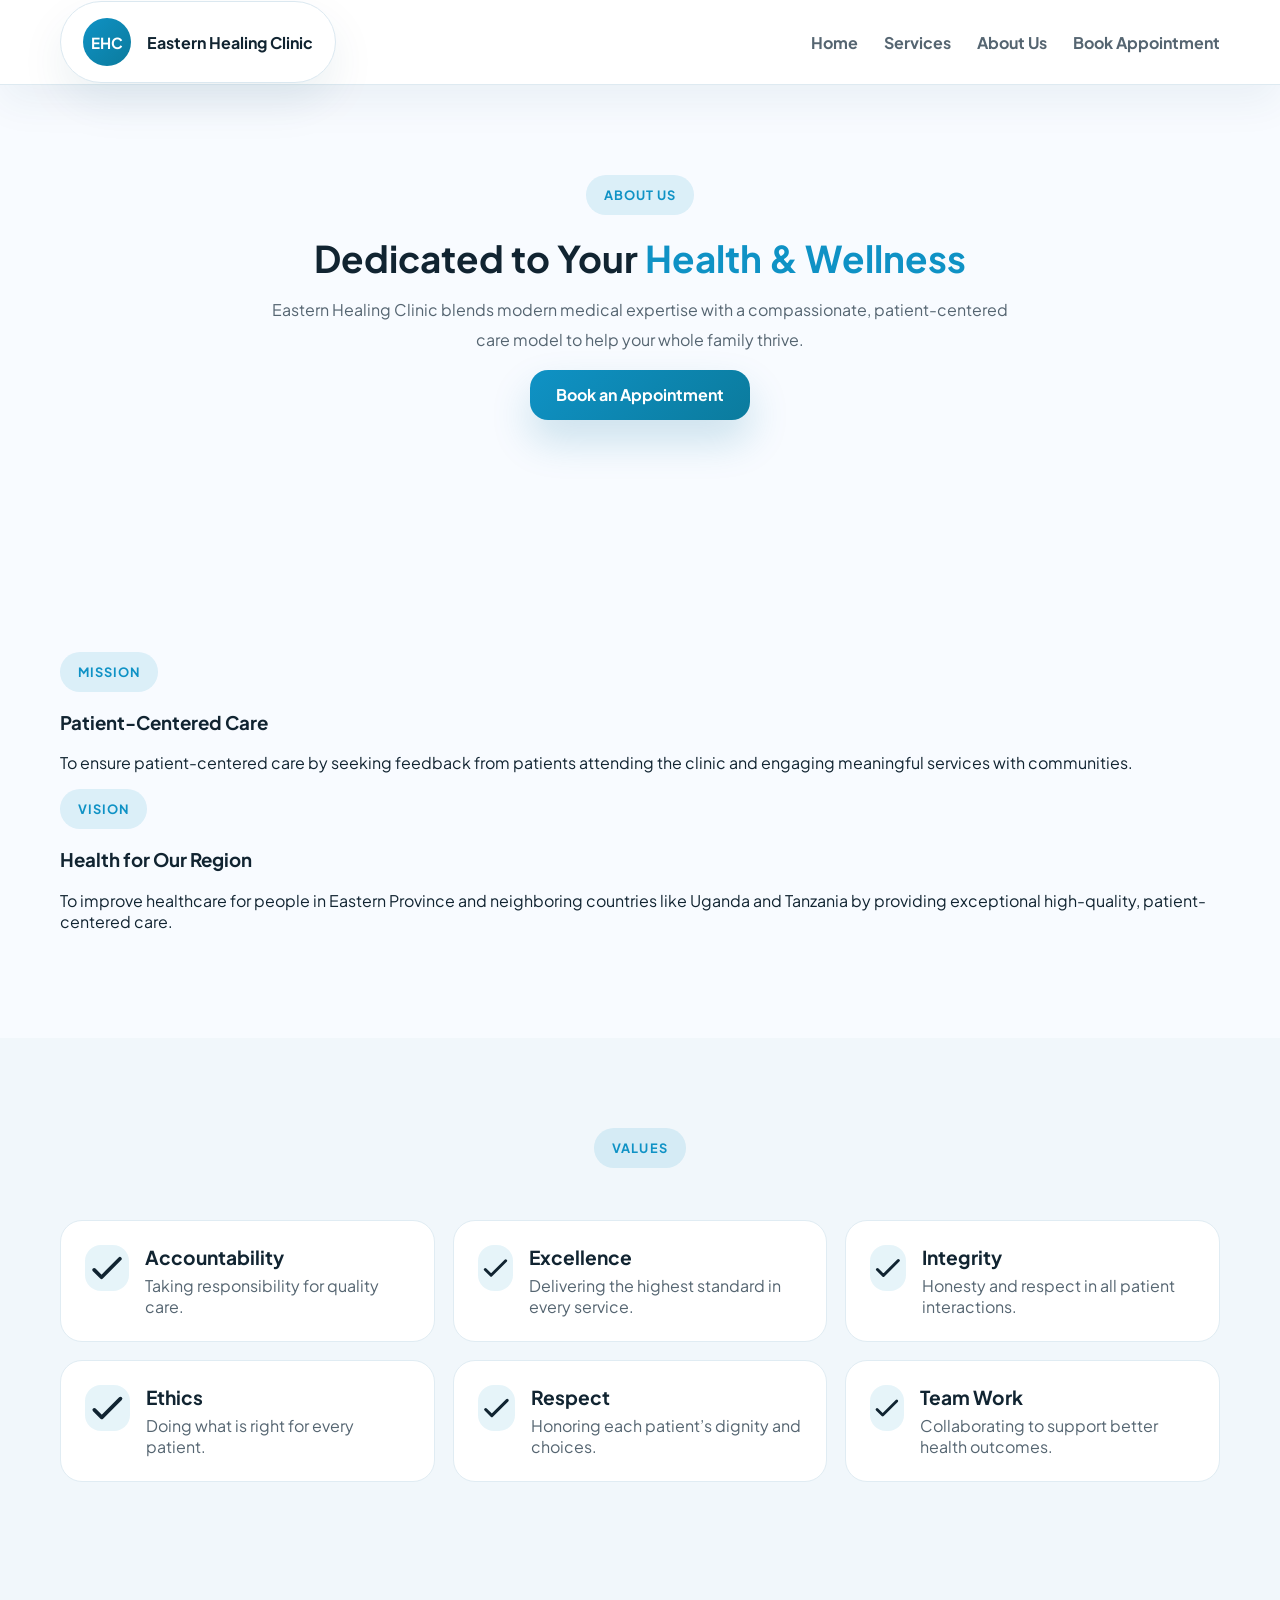
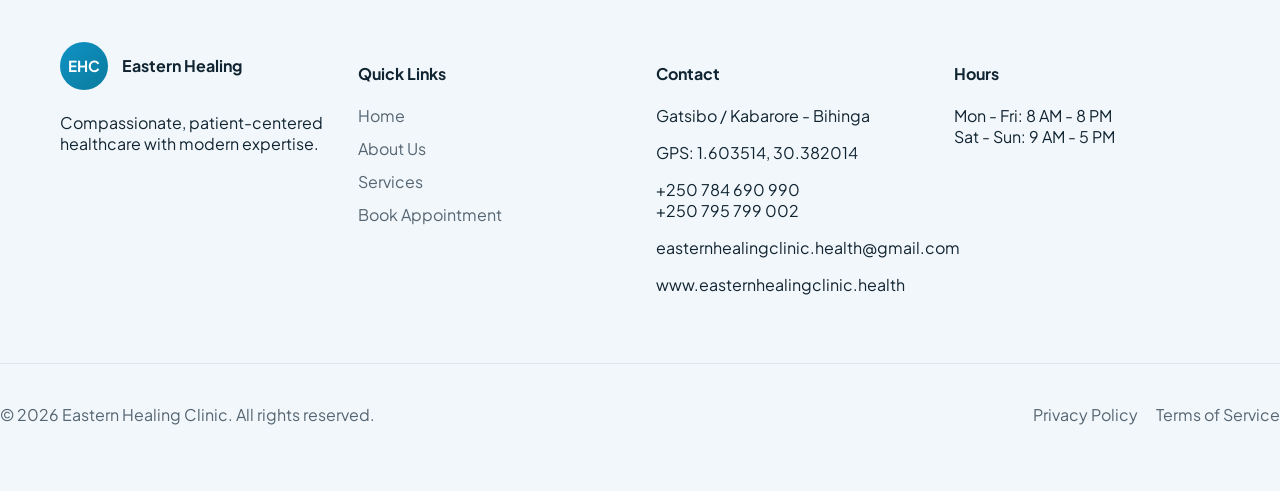
==== about.html @ 2f0c2afe "new" ====
<!DOCTYPE html>
<html lang="en">
  <head>
    <meta charset="UTF-8" />
    <meta name="viewport" content="width=device-width, initial-scale=1.0" />
    <title>About Us - Eastern Healing Clinic</title>
    <link rel="preconnect" href="https://fonts.googleapis.com" />
    <link rel="preconnect" href="https://fonts.gstatic.com" crossorigin />
    <link
      href="https://fonts.googleapis.com/css2?family=Plus+Jakarta+Sans:wght@400;500;600;700;800&display=swap"
      rel="stylesheet"
    />
    <link rel="stylesheet" href="styles.css" />
  </head>
  <body>
    <nav class="navbar">
      <div class="container nav-container">
        <a class="brand-pill" href="index.html">
          <span class="brand-circle">EHC</span>
          Eastern Healing Clinic
        </a>
        <button class="nav-toggle" aria-label="Toggle navigation" type="button">
          <span class="bar"></span>
        </button>
        <div class="nav-links">
          <a href="index.html" class="nav-link">Home</a>
          <a href="services.html" class="nav-link">Services</a>
          <a href="about.html" class="nav-link">About Us</a>
          <a href="appointment.html" class="nav-link">Book Appointment</a>
        </div>
      </div>
    </nav>

    <main>
      <section class="section">
        <div class="container">
          <div class="section-header text-center">
            <span class="section-pill">About Us</span>
            <h2>Dedicated to Your <span class="accent-text">Health & Wellness</span></h2>
            <p>Eastern Healing Clinic blends modern medical expertise with a compassionate, patient-centered care model to help your whole family thrive.</p>
             <a href="appointment.html" class="btn btn-primary">Book an Appointment</a>
          </div>
        </div>
      </section>

      <section class="section">
        <div class="container split-grid">
          <div class="text-block">
            <span class="section-pill">Mission</span>
            <h3>Patient-Centered Care</h3>
            <p>To ensure patient-centered care by seeking feedback from patients attending the clinic and engaging meaningful services with communities.</p>
          </div>
          <div class="text-block">
            <span class="section-pill">Vision</span>
            <h3>Health for Our Region</h3>
            <p>To improve healthcare for people in Eastern Province and neighboring countries like Uganda and Tanzania by providing exceptional high-quality, patient-centered care.</p>
          </div>
        </div>
      </section>


      <section class="section section-alt">
        <div class="container">
          <div class="section-header text-center">
            <span class="section-pill">Values</span>
          </div>
          <div class="values-grid">
            <article class="stat-card"><span class="icon stat-icon"><svg viewBox="0 0 24 24"><path d="M5 13l4 4L19 7" fill="none" stroke="currentColor" stroke-width="2" stroke-linecap="round" stroke-linejoin="round"/></svg></span><div><strong>Accountability</strong><p>Taking responsibility for quality care.</p></div></article>
            <article class="stat-card"><span class="icon stat-icon"><svg viewBox="0 0 24 24"><path d="M5 13l4 4L19 7" fill="none" stroke="currentColor" stroke-width="2" stroke-linecap="round" stroke-linejoin="round"/></svg></span><div><strong>Excellence</strong><p>Delivering the highest standard in every service.</p></div></article>
            <article class="stat-card"><span class="icon stat-icon"><svg viewBox="0 0 24 24"><path d="M5 13l4 4L19 7" fill="none" stroke="currentColor" stroke-width="2" stroke-linecap="round" stroke-linejoin="round"/></svg></span><div><strong>Integrity</strong><p>Honesty and respect in all patient interactions.</p></div></article>
            <article class="stat-card"><span class="icon stat-icon"><svg viewBox="0 0 24 24"><path d="M5 13l4 4L19 7" fill="none" stroke="currentColor" stroke-width="2" stroke-linecap="round" stroke-linejoin="round"/></svg></span><div><strong>Ethics</strong><p>Doing what is right for every patient.</p></div></article>
            <article class="stat-card"><span class="icon stat-icon"><svg viewBox="0 0 24 24"><path d="M5 13l4 4L19 7" fill="none" stroke="currentColor" stroke-width="2" stroke-linecap="round" stroke-linejoin="round"/></svg></span><div><strong>Respect</strong><p>Honoring each patient’s dignity and choices.</p></div></article>
            <article class="stat-card"><span class="icon stat-icon"><svg viewBox="0 0 24 24"><path d="M5 13l4 4L19 7" fill="none" stroke="currentColor" stroke-width="2" stroke-linecap="round" stroke-linejoin="round"/></svg></span><div><strong>Team Work</strong><p>Collaborating to support better health outcomes.</p></div></article>
          </div>
        </div>
      </section>


      <footer class="footer section-alt">
        <div class="container footer-grid">
          <div>
            <div class="brand-footer"><span class="brand-circle">EHC</span><span>Eastern Healing</span></div>
            <p>Compassionate, patient-centered healthcare with modern expertise.</p>
          </div>
          <div>
            <h4>Quick Links</h4>
            <ul class="footer-list"><li><a href="index.html">Home</a></li><li><a href="about.html">About Us</a></li><li><a href="services.html">Services</a></li><li><a href="appointment.html">Book Appointment</a></li></ul>
          </div>
          <div>
            <h4>Contact</h4>
            <p>Gatsibo / Kabarore - Bihinga</p>
            <p>GPS: 1.603514, 30.382014</p>
            <p>+250 784 690 990<br />+250 795 799 002</p>
            <p>easternhealingclinic.health@gmail.com</p>
            <p>www.easternhealingclinic.health</p>
          </div>
          <div>
            <h4>Hours</h4>
            <p>Mon - Fri: 8 AM - 8 PM<br />Sat - Sun: 9 AM - 5 PM</p>
          </div>
        </div>
        <div class="footer-bottom"><p>© 2026 Eastern Healing Clinic. All rights reserved.</p><div class="footer-links"><a href="#">Privacy Policy</a><a href="#">Terms of Service</a></div></div>
      </footer>
    </main>
  </body>
</html>
---- styles.css ----
﻿:root {
  --bg: #f8fbff;
  --surface: #ffffff;
  --surface-soft: #f5fbff;
  --text: #112431;
  --muted: #556571;
  --border: #dbe8f0;
  --accent: #0f92c5;
  --accent-dark: #0c6f92;
  --shadow: 0 18px 50px rgba(15, 75, 102, 0.12);
  --radius: 24px;
  --radius-sm: 18px;
  --transition: 0.35s ease;
}

* {
  box-sizing: border-box;
}

html {
  scroll-behavior: smooth;
}

body {
  margin: 0;
  font-family: 'Plus Jakarta Sans', sans-serif;
  background: var(--bg);
  color: var(--text);
}

a {
  color: inherit;
  text-decoration: none;
}

button,
input,
select,
textarea {
  font: inherit;
}

main {
  width: 100%;
}

.container {
  width: min(1160px, calc(100% - 40px));
  margin: 0 auto;
}

.section {
  padding: 90px 0;
}

.section-alt {
  background: #f1f7fb;
}

.section-header {
  max-width: 760px;
  margin: 0 auto 52px;
  text-align: left;
}

.section-header.text-center {
  text-align: center;
}

.section-pill {
  display: inline-flex;
  align-items: center;
  gap: 10px;
  padding: 12px 18px;
  border-radius: 999px;
  font-size: 0.8rem;
  font-weight: 700;
  letter-spacing: 0.08em;
  text-transform: uppercase;
  background: rgba(15, 146, 197, 0.12);
  color: var(--accent);
}

.section-pill.section-pill-soft {
  background: rgba(255, 255, 255, 0.9);
}

.section-header h2 {
  font-size: clamp(2.3rem, 1.8vw, 3.6rem);
  margin: 24px 0 18px;
  line-height: 1.04;
}

.section-header p {
  font-size: 1rem;
  line-height: 1.85;
  color: var(--muted);
}

.hero {
  position: relative;
  overflow: hidden;
  padding: 100px 0 80px;
  background: linear-gradient(180deg, #e9fbff 0%, #ffffff 60%);
}

.hero-backdrop {
  position: absolute;
  inset: 0;
  background-image: radial-gradient(circle at 20% 20%, rgba(15, 146, 197, 0.12) 0%, transparent 26%), radial-gradient(circle at 80% 15%, rgba(28, 199, 217, 0.08) 0%, transparent 24%);
  pointer-events: none;
}

.hero-grid {
  position: relative;
  display: grid;
  grid-template-columns: 1.2fr 1fr;
  gap: 48px;
  align-items: center;
}

.navbar {
  position: sticky;
  top: 0;
  z-index: 30;
  background: rgba(255, 255, 255, 0.98);
  backdrop-filter: blur(18px);
  border-bottom: 1px solid rgba(219, 232, 240, 0.9);
  box-shadow: 0 18px 40px rgba(15, 75, 102, 0.06);
}

.nav-container {
  display: flex;
  align-items: center;
  justify-content: flex-start;
  gap: 24px;
  min-height: 84px;
}

.brand-pill {
  flex-shrink: 0;
}

.nav-links {
  display: flex;
  align-items: center;
  gap: 26px;
  flex-wrap: wrap;
  margin-left: auto;
}

.nav-link {
  white-space: nowrap;
}

.nav-link {
  color: var(--muted);
  font-weight: 700;
  transition: color var(--transition);
}

.nav-link:hover,
.nav-link.active {
  color: var(--accent);
}

.nav-toggle {
  display: none;
  border: none;
  background: transparent;
  cursor: pointer;
  width: 46px;
  height: 46px;
  align-items: center;
  justify-content: center;
  border-radius: 16px;
  transition: background var(--transition);
}

.nav-toggle:hover {
  background: rgba(15, 146, 197, 0.06);
}

.nav-toggle .bar {
  position: relative;
  width: 24px;
  height: 2px;
  background: var(--text);
  border-radius: 999px;
  display: inline-block;
  transition: transform var(--transition), opacity var(--transition);
}

.nav-toggle .bar::before,
.nav-toggle .bar::after {
  content: '';
  position: absolute;
  left: 0;
  width: 100%;
  height: 2px;
  background: inherit;
  border-radius: inherit;
  transition: transform var(--transition);
}

.nav-toggle .bar::before {
  top: -8px;
}

.nav-toggle .bar::after {
  top: 8px;
}

.nav-toggle.active .bar {
  opacity: 0;
}

.nav-toggle.active .bar::before {
  transform: translateY(8px) rotate(45deg);
}

.nav-toggle.active .bar::after {
  transform: translateY(-8px) rotate(-45deg);
}

.hero-copy {
  display: flex;
  flex-direction: column;
  gap: 28px;
}

.brand-pill {
  display: inline-flex;
  align-items: center;
  gap: 16px;
  padding: 16px 22px;
  border-radius: 999px;
  background: #ffffff;
  border: 1px solid #dbe8f0;
  box-shadow: 0 20px 45px rgba(15, 75, 102, 0.08);
  font-weight: 700;
}

.brand-circle {
  display: inline-flex;
  align-items: center;
  justify-content: center;
  width: 48px;
  height: 48px;
  border-radius: 50%;
  background: linear-gradient(135deg, var(--accent), #0b7b9d);
  color: #fff;
  font-size: 0.95rem;
}

.hero-content h1 {
  font-size: clamp(3rem, 4vw, 4.8rem);
  line-height: 0.98;
  margin: 0;
}

.accent-text {
  color: var(--accent);
}

.hero-subtitle {
  max-width: 660px;
  margin: 0;
  color: var(--muted);
  font-size: 1.05rem;
  line-height: 1.9;
}

.hero-cta-actions {
  display: flex;
  flex-wrap: wrap;
  gap: 18px;
}

.btn {
  display: inline-flex;
  align-items: center;
  justify-content: center;
  gap: 12px;
  border: none;
  border-radius: 18px;
  padding: 16px 26px;
  cursor: pointer;
  font-weight: 700;
  text-decoration: none;
  line-height: 1.1;
  transition: transform var(--transition), box-shadow var(--transition), background var(--transition);
}

.btn-primary {
  background: linear-gradient(135deg, var(--accent), #0b7b9d);
  color: white;
  box-shadow: 0 20px 40px rgba(15, 118, 158, 0.2);
}

.btn-primary:hover {
  transform: translateY(-2px);
}

.btn-secondary {
  background: white;
  color: var(--text);
  border: 1px solid #cfe5ef;
  box-shadow: 0 24px 45px rgba(15, 75, 102, 0.07);
}

.btn-secondary:hover {
  transform: translateY(-2px);
  background: #f4fbff;
}

.btn-full {
  width: 100%;
  justify-content: center;
}

.icon {
  display: inline-flex;
  width: 1.2em;
  height: 1.2em;
  align-items: center;
  justify-content: center;
}

.icon svg {
  width: 100%;
  height: 100%;
}

.hero-info-card {
  display: grid;
  grid-template-columns: auto 1fr;
  gap: 18px;
  align-items: flex-start;
  padding: 28px;
  border-radius: 28px;
  background: white;
  box-shadow: 0 24px 60px rgba(15, 75, 102, 0.08);
  border: 1px solid #e6f1f7;
  max-width: 620px;
}

.info-icon {
  width: 60px;
  height: 60px;
  border-radius: 20px;
  background: rgba(14, 133, 189, 0.08);
  display: grid;
  place-items: center;
}

.hero-info-card h3 {
  font-size: 1.05rem;
  margin: 0 0 8px;
}

.hero-info-card p {
  margin: 0 0 14px;
  color: var(--muted);
  line-height: 1.75;
}

.link-button {
  display: inline-flex;
  align-items: center;
  justify-content: center;
  gap: 8px;
  padding: 14px 20px;
  border-radius: 18px;
  border: 1px solid rgba(15, 146, 197, 0.18);
  color: var(--accent);
  font-weight: 700;
  background: white;
  box-shadow: 0 18px 35px rgba(15, 75, 102, 0.08);
  transition: transform var(--transition), box-shadow var(--transition), background var(--transition);
}

.link-button:hover {
  transform: translateY(-2px);
  background: #f3fbff;
}

.hero-media {
  position: relative;
}

.hero-media-card {
  position: relative;
  overflow: hidden;
  border-radius: 36px;
  min-height: 520px;
  background: white;
  box-shadow: 0 35px 90px rgba(15, 75, 102, 0.12);
  border: 1px solid #e3eff6;
}

.hero-media-card img {
  width: 100%;
  height: 100%;
  object-fit: cover;
  display: block;
}

.hero-media-caption {
  position: absolute;
  left: 0;
  right: 0;
  bottom: 0;
  padding: 22px;
  background: linear-gradient(180deg, transparent, rgba(0, 0, 0, 0.5));
  color: white;
  font-weight: 600;
}

.grid {
  display: grid;
  gap: 24px;
}

.service-grid {
  grid-template-columns: repeat(4, minmax(0, 1fr));
}

.card {
  border-radius: 28px;
  background: white;
  border: 1px solid #e3eff6;
  box-shadow: 0 20px 50px rgba(15, 75, 102, 0.08);
  padding: 30px;
  transition: transform var(--transition), border-color var(--transition), box-shadow var(--transition);
}

.card:hover {
  transform: translateY(-6px);
  border-color: rgba(15, 146, 197, 0.22);
  box-shadow: 0 28px 60px rgba(15, 75, 102, 0.14);
}

.service-card h3,
.doctor-card h3,
.feature-card h3,
.partner-card h3,
.testimonial-card h3 {
  margin: 22px 0 14px;
  font-size: 1.2rem;
}

.service-card p,
.doctor-card p,
.feature-card p,
.partner-card p,
.testimonial-card p {
  color: var(--muted);
  line-height: 1.75;
}

.icon-circle {
  width: 62px;
  height: 62px;
  border-radius: 22px;
  display: grid;
  place-items: center;
  color: white;
}

.partner-mark {
  width: 110px;      /* was 72px */
  height: 110px;     /* was 72px */
  border-radius: 50%;
  border: 0.5px solid #e0e0e0;
  background: #fff;
  overflow: hidden;
  display: flex;
  align-items: center;
  justify-content: center;
  flex-shrink: 0;
}

.partner-mark img {
  width: 100%;
  height: 100%;
  object-fit: contain;
  padding: 0px;      /* was 8px — less padding = more image space */
}

.partner-card {
  display: flex;
  flex-direction: column;
  align-items: center;
  gap: 12px;
  text-align: center;
}

.gradient-cyan { background: linear-gradient(135deg, #0f92c5, #0b7b9d); }
.gradient-blue { background: linear-gradient(135deg, #1f8bcf, #176ea3); }
.gradient-pink { background: linear-gradient(135deg, #e45fa7, #c34b96); }
.gradient-purple { background: linear-gradient(135deg, #8b5cf6, #6d4bd0); }
.gradient-amber { background: linear-gradient(135deg, #f6b23c, #e29530); }
.gradient-emerald { background: linear-gradient(135deg, #2fce8d, #1e9b6a); }
.gradient-red { background: linear-gradient(135deg, #ef4d76, #d93a5f); }
.gradient-indigo { background: linear-gradient(135deg, #5c6ac4, #3f4da2); }

.service-card .icon {
  width: 1.4em;
  height: 1.4em;
}

.split-grid {
  grid-template-columns: 1fr 1fr;
  align-items: center;
  gap: 48px;
}

.text-block p {
  margin-top: 18px;
}

.stats-grid {
  display: grid;
  grid-template-columns: repeat(2, minmax(0, 1fr));
  gap: 18px;
  margin-top: 28px;
}

.values-grid {
  display: grid;
  grid-template-columns: repeat(3, minmax(0, 1fr));
  gap: 18px;
  margin-top: 28px;
}

.stat-card {
  display: flex;
  gap: 16px;
  padding: 24px;
  border-radius: 22px;
  background: white;
  border: 1px solid #e0ecf3;
}

.stat-icon {
  width: 46px;
  height: 46px;
  display: grid;
  place-items: center;
  border-radius: 16px;
  background: rgba(15, 146, 197, 0.1);
}

.stat-card strong {
  display: block;
  font-size: 1.2rem;
}

.stat-card p {
  margin: 6px 0 0;
  color: var(--muted);
}

.image-block {
  display: grid;
  place-items: center;
}

.image-frame {
  width: 100%;
  overflow: hidden;
  border-radius: 36px;
  box-shadow: 0 30px 80px rgba(15, 75, 102, 0.14);
}

.image-frame img {
  width: 100%;
  display: block;
  object-fit: cover;
}

.doctors-grid {
  display: grid;
  grid-template-columns: repeat(4, minmax(0, 1fr));
  gap: 24px;
}

.doctor-card {
  overflow: hidden;
  display: flex;
  flex-direction: column;
  min-height: 100%;
}

.doctor-image {
  min-height: 300px;
  overflow: hidden;
}

.doctor-image img {
  width: 100%;
  height: 100%;
  object-fit: cover;
  transition: transform var(--transition);
}

.doctor-card:hover .doctor-image img {
  transform: scale(1.04);
}

.card-body {
  padding: 28px;
  display: flex;
  flex-direction: column;
  gap: 16px;
}

.subtitle {
  color: var(--accent);
  font-weight: 700;
  margin: 0;
}

.meta {
  color: var(--muted);
  font-size: 0.95rem;
}

.link-button.small {
  display: inline-flex;
  padding: 12px 18px;
  border-radius: 16px;
  border: 1px solid #dbe8f0;
  background: #f7fcff;
  color: var(--accent-dark);
  font-weight: 700;
}

.feature-section {
  background: linear-gradient(135deg, #0f92c5, #0c6f92);
  color: white;
}

.feature-section .section-header p,
.feature-section .section-header h2 {
  color: white;
}

.features-grid {
  grid-template-columns: repeat(3, minmax(0, 1fr));
}

.feature-card {
  background: rgba(255, 255, 255, 0.08);
  border: 1px solid rgba(255, 255, 255, 0.16);
  color: white;
  border-radius: 28px;
  padding: 32px;
}

.feature-icon {
  width: 58px;
  height: 58px;
  border-radius: 18px;
  background: rgba(255, 255, 255, 0.14);
  margin-bottom: 20px;
}

.feature-card h3 {
  margin-top: 0;
}

.insurance-grid {
  display: grid;
  grid-template-columns: repeat(4, minmax(0, 1fr));
  gap: 24px;
}

.partner-card {
  text-align: center;
  padding: 28px;
}

.partner-mark {
  width: 68px;
  height: 68px;
  margin: 0 auto 18px;
  display: grid;
  place-items: center;
  border-radius: 22px;
  background: linear-gradient(135deg, #def7ff, #b7ecff);
  color: #0f92c5;
  font-weight: 800;
}

.insurance-cta-card {
  grid-column: 1 / -1;
  display: grid;
  grid-template-columns: auto 1fr auto;
  gap: 24px;
  align-items: center;
  padding: 32px;
  border-radius: 28px;
  background: linear-gradient(135deg, #0f92c5, #0b7b9d);
  color: white;
}

.insurance-cta-card .icon {
  width: 50px;
  height: 50px;
}

.insurance-cta-card h3 {
  margin: 0 0 8px;
}

.gallery-grid {
  display: grid;
  grid-template-columns: repeat(4, minmax(0, 1fr));
  gap: 18px;
}

.gallery-item {
  position: relative;
  overflow: hidden;
  border-radius: 28px;
}

.gallery-item img {
  width: 100%;
  height: 100%;
  object-fit: cover;
  display: block;
  transition: transform var(--transition);
}

.gallery-item:hover img {
  transform: scale(1.06);
}

.gallery-item::after {
  content: attr(data-caption);
  position: absolute;
  bottom: 0;
  left: 0;
  right: 0;
  padding: 18px 20px;
  background: rgba(0, 0, 0, 0.45);
  color: white;
  font-weight: 700;
  opacity: 0;
  transform: translateY(24px);
  transition: opacity var(--transition), transform var(--transition);
}

.gallery-item:hover::after {
  opacity: 1;
  transform: translateY(0);
}

.gallery-item-large {
  grid-column: span 2;
  grid-row: span 2;
}

.testimonials-grid {
  grid-template-columns: repeat(4, minmax(0, 1fr));
}

.testimonial-card {
  padding: 32px;
  min-height: 340px;
}

.testimonial-stars {
  font-size: 0.95rem;
  color: #f6c453;
  margin-bottom: 18px;
}

.testimonial-card p {
  margin-bottom: 30px;
}

.testimonial-by {
  display: flex;
  gap: 14px;
  align-items: center;
}

.testimonial-by span {
  width: 50px;
  height: 50px;
  display: grid;
  place-items: center;
  border-radius: 16px;
  background: linear-gradient(135deg, rgba(15, 146, 197, 0.16), rgba(15, 146, 197, 0.1));
  font-weight: 700;
  color: var(--accent-dark);
}

.testimonial-by div strong {
  display: block;
  font-size: 1rem;
}

.testimonial-by span + div span {
  display: block;
  color: var(--muted);
  font-size: 0.95rem;
}

.contact-grid {
  grid-template-columns: 1.1fr 0.9fr;
  gap: 38px;
}

.contact-panel {
  display: flex;
  flex-direction: column;
  gap: 28px;
}

.contact-panel h2,
.contact-panel h3 {
  margin: 14px 0 0;
}

.contact-card {
  display: grid;
  gap: 18px;
  padding: 28px;
  border-radius: 28px;
  background: linear-gradient(180deg, #ffffff 0%, #effafc 100%);
  border: 1px solid #d8edf7;
}

.contact-card > div {
  display: grid;
  grid-template-columns: auto 1fr;
  gap: 18px;
}

.contact-icon {
  width: 46px;
  height: 46px;
  border-radius: 16px;
  background: #e2f5fd;
  color: var(--accent-dark);
}

.contact-card strong {
  display: block;
  margin-bottom: 6px;
}

.contact-card p {
  margin: 0;
  color: var(--muted);
  line-height: 1.7;
}

.map-frame {
  min-height: 320px;
  border-radius: 28px;
  overflow: hidden;
  box-shadow: 0 25px 70px rgba(15, 75, 102, 0.08);
  border: 1px solid #dbe8f0;
}

.map-frame iframe {
  width: 100%;
  height: 100%;
  border: 0;
}

.contact-form-panel {
  background: white;
  border-radius: 28px;
  padding: 36px;
  box-shadow: 0 25px 70px rgba(15, 75, 102, 0.08);
}

.contact-form-panel h3 {
  margin-top: 0;
}

.form-row {
  display: grid;
  grid-template-columns: 1fr 1fr;
  gap: 20px;
}

label {
  display: flex;
  flex-direction: column;
  gap: 10px;
  font-weight: 600;
  color: var(--text);
}

input,
select,
textarea {
  width: 100%;
  padding: 16px 18px;
  border-radius: 18px;
  border: 1px solid #d8edf7;
  background: #f8fcff;
  color: var(--text);
  outline: none;
  transition: border-color var(--transition), box-shadow var(--transition);
}

input:focus,
select:focus,
textarea:focus {
  border-color: var(--accent);
  box-shadow: 0 0 0 4px rgba(15, 146, 197, 0.12);
}

textarea {
  min-height: 140px;
  resize: vertical;
}

.form-status {
  min-height: 24px;
  margin-top: 16px;
  color: var(--accent-dark);
  font-weight: 700;
}

.footer {
  padding-top: 70px;
  padding-bottom: 50px;
}

.footer-grid {
  display: grid;
  grid-template-columns: repeat(4, minmax(0, 1fr));
  gap: 32px;
  align-items: start;
}

.brand-footer {
  display: flex;
  align-items: center;
  gap: 14px;
  margin-bottom: 22px;
  color: var(--text);
  font-weight: 700;
}

.social-links {
  display: flex;
  gap: 12px;
  flex-wrap: wrap;
}

.social-links a {
  width: 44px;
  height: 44px;
  display: grid;
  place-items: center;
  border-radius: 16px;
  background: white;
  color: var(--accent-dark);
  box-shadow: 0 18px 40px rgba(15, 75, 102, 0.08);
  font-weight: 700;
}

.footer-list {
  list-style: none;
  padding: 0;
  margin: 0;
  display: grid;
  gap: 12px;
}

.footer-list a {
  color: var(--muted);
}

.footer-list a:hover {
  color: var(--accent);
}

.footer-bottom {
  margin-top: 52px;
  display: flex;
  justify-content: space-between;
  align-items: center;
  flex-wrap: wrap;
  gap: 16px;
  color: var(--muted);
  border-top: 1px solid #dbe8f0;
  padding-top: 24px;
}

.footer-links {
  display: flex;
  gap: 18px;
  flex-wrap: wrap;
}

.footer-links a {
  color: var(--muted);
}

@media (max-width: 1120px) {
  .service-grid,
  .stats-grid,
  .values-grid,
  .doctors-grid,
  .features-grid,
  .insurance-grid,
  .testimonials-grid,
  .footer-grid {
    grid-template-columns: repeat(2, minmax(0, 1fr));
  }
  .image-frame {
    min-height: 420px;
  }
}

@media (max-width: 900px) {
  .hero-grid,
  .split-grid,
  .contact-grid {
    grid-template-columns: 1fr;
  }
  .doctors-grid,
  .insurance-grid,
  .service-grid,
  .stats-grid,
  .values-grid,
  .features-grid,
  .testimonials-grid,
  .footer-grid {
    grid-template-columns: repeat(2, minmax(0, 1fr));
  }
  .gallery-grid {
    grid-template-columns: repeat(2, minmax(0, 1fr));
  }
  .gallery-item-large {
    grid-column: span 2;
  }
  .section {
    padding: 70px 0;
  }
  .nav-toggle {
    display: inline-flex;
    margin-left: auto;
  }
  .nav-links {
    position: absolute;
    top: 84px;
    right: 0;
    left: 0;
    flex-direction: column;
    align-items: flex-start;
    gap: 0;
    padding: 18px 24px 22px;
    margin-left: 0;
    background: rgba(255, 255, 255, 0.98);
    backdrop-filter: blur(16px);
    transform: translateY(-120%);
    opacity: 0;
    pointer-events: none;
    transition: transform var(--transition), opacity var(--transition);
    border-bottom: 1px solid rgba(219, 232, 240, 0.95);
    box-shadow: 0 24px 50px rgba(15, 75, 102, 0.08);
    z-index: 25;
  }
  .nav-links.open {
    transform: translateY(0);
    opacity: 1;
    pointer-events: auto;
  }
  .nav-links a {
    width: 100%;
    padding: 14px 0;
    border-bottom: 1px solid #e8f3fa;
  }
  .nav-links a:last-child {
    border-bottom: none;
  }
}

@media (max-width: 680px) {
  .container {
    width: min(100%, calc(100% - 28px));
  }
  .hero {
    padding-top: 70px;
  }
  .service-grid,
  .doctors-grid,
  .features-grid,
  .insurance-grid,
  .testimonials-grid,
  .values-grid {
    grid-template-columns: 1fr;
  }
  .gallery-grid {
    grid-template-columns: 1fr;
  }
  .gallery-item-large {
    grid-column: auto;
  }
  .hero-media-card {
    min-height: 360px;
  }
  .hero-cta-actions {
    flex-direction: column;
  }
  .form-row {
    grid-template-columns: 1fr;
  }
  .footer-grid {
    grid-template-columns: 1fr;
  }
}
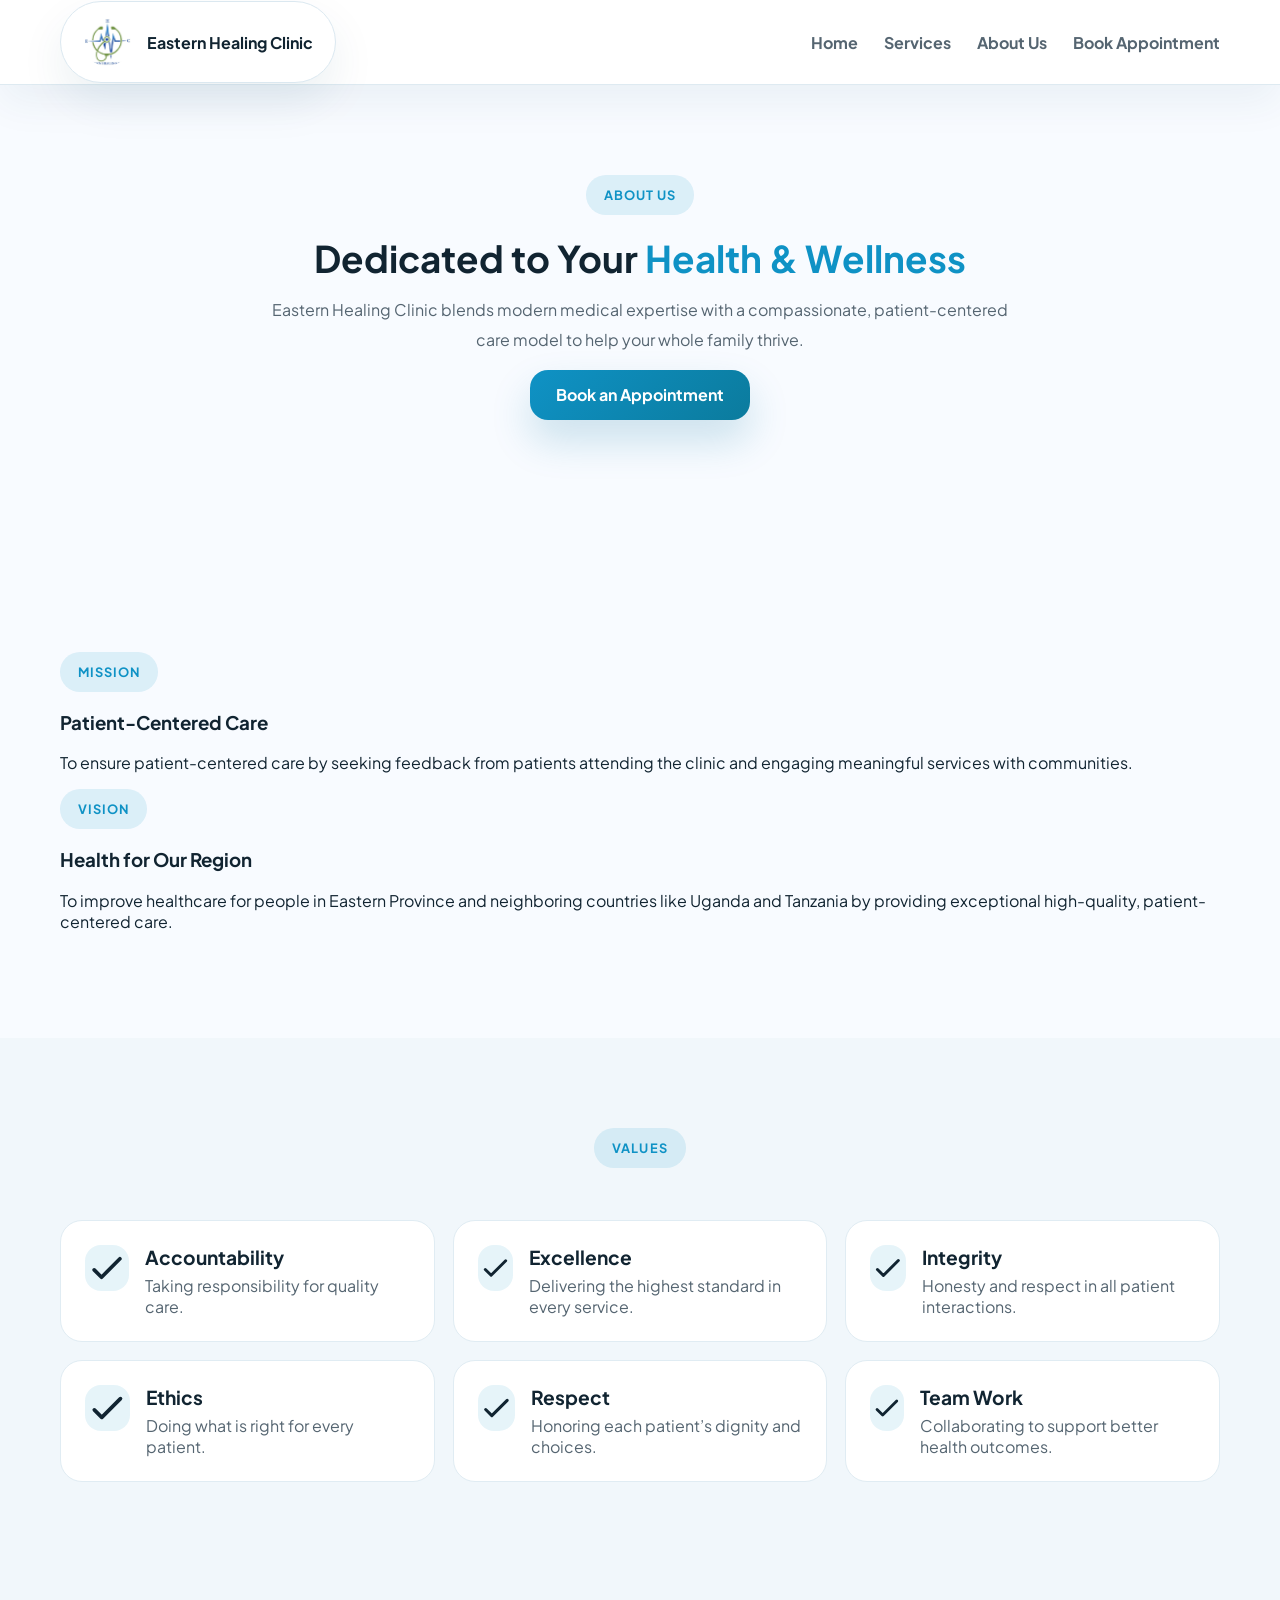
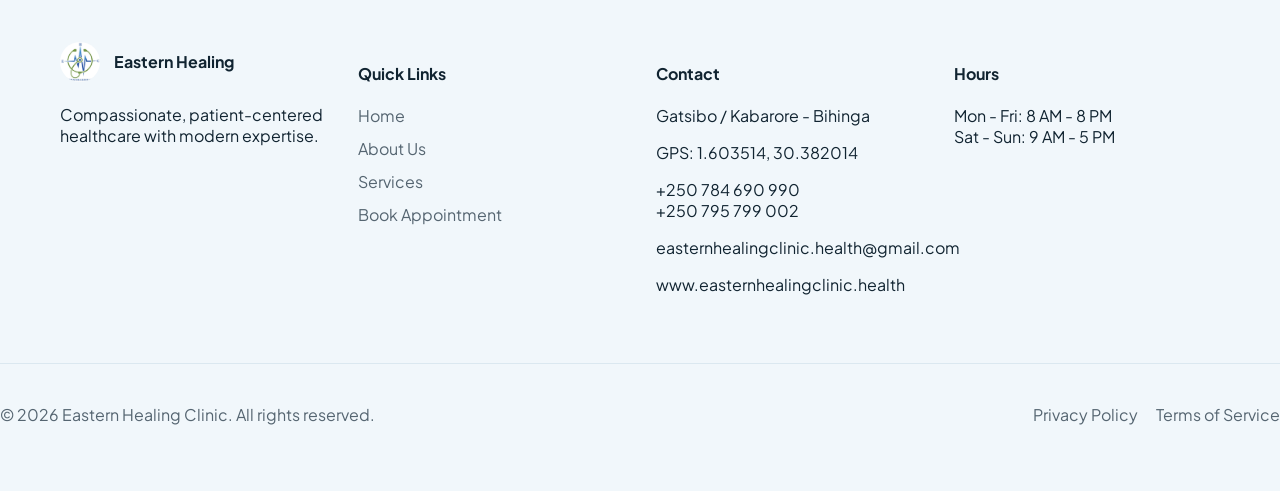
==== commit f9b7b883: "huffman" ====
--- a/about.html
+++ b/about.html
@@ -16,7 +16,7 @@
     <nav class="navbar">
       <div class="container nav-container">
         <a class="brand-pill" href="index.html">
-          <span class="brand-circle">EHC</span>
+          <img class="brand-logo" src="./logo.jpeg" alt="Eastern Healing Clinic logo" />
           Eastern Healing Clinic
         </a>
         <button class="nav-toggle" aria-label="Toggle navigation" type="button">
@@ -79,7 +79,7 @@
       <footer class="footer section-alt">
         <div class="container footer-grid">
           <div>
-            <div class="brand-footer"><span class="brand-circle">EHC</span><span>Eastern Healing</span></div>
+            <div class="brand-footer"><img class="brand-logo" src="./logo.jpeg" alt="Eastern Healing Clinic logo" /><span>Eastern Healing</span></div>
             <p>Compassionate, patient-centered healthcare with modern expertise.</p>
           </div>
           <div>
--- a/styles.css
+++ b/styles.css
@@ -253,6 +253,13 @@
   font-size: 0.95rem;
 }
 
+.brand-logo {
+  width: 48px;
+  height: 48px;
+  border-radius: 50%;
+  object-fit: cover;
+}
+
 .hero-content h1 {
   font-size: clamp(3rem, 4vw, 4.8rem);
   line-height: 0.98;
@@ -951,6 +958,13 @@
   margin-bottom: 22px;
   color: var(--text);
   font-weight: 700;
+}
+
+.brand-footer .brand-logo {
+  width: 40px;
+  height: 40px;
+  border-radius: 50%;
+  object-fit: cover;
 }
 
 .social-links {
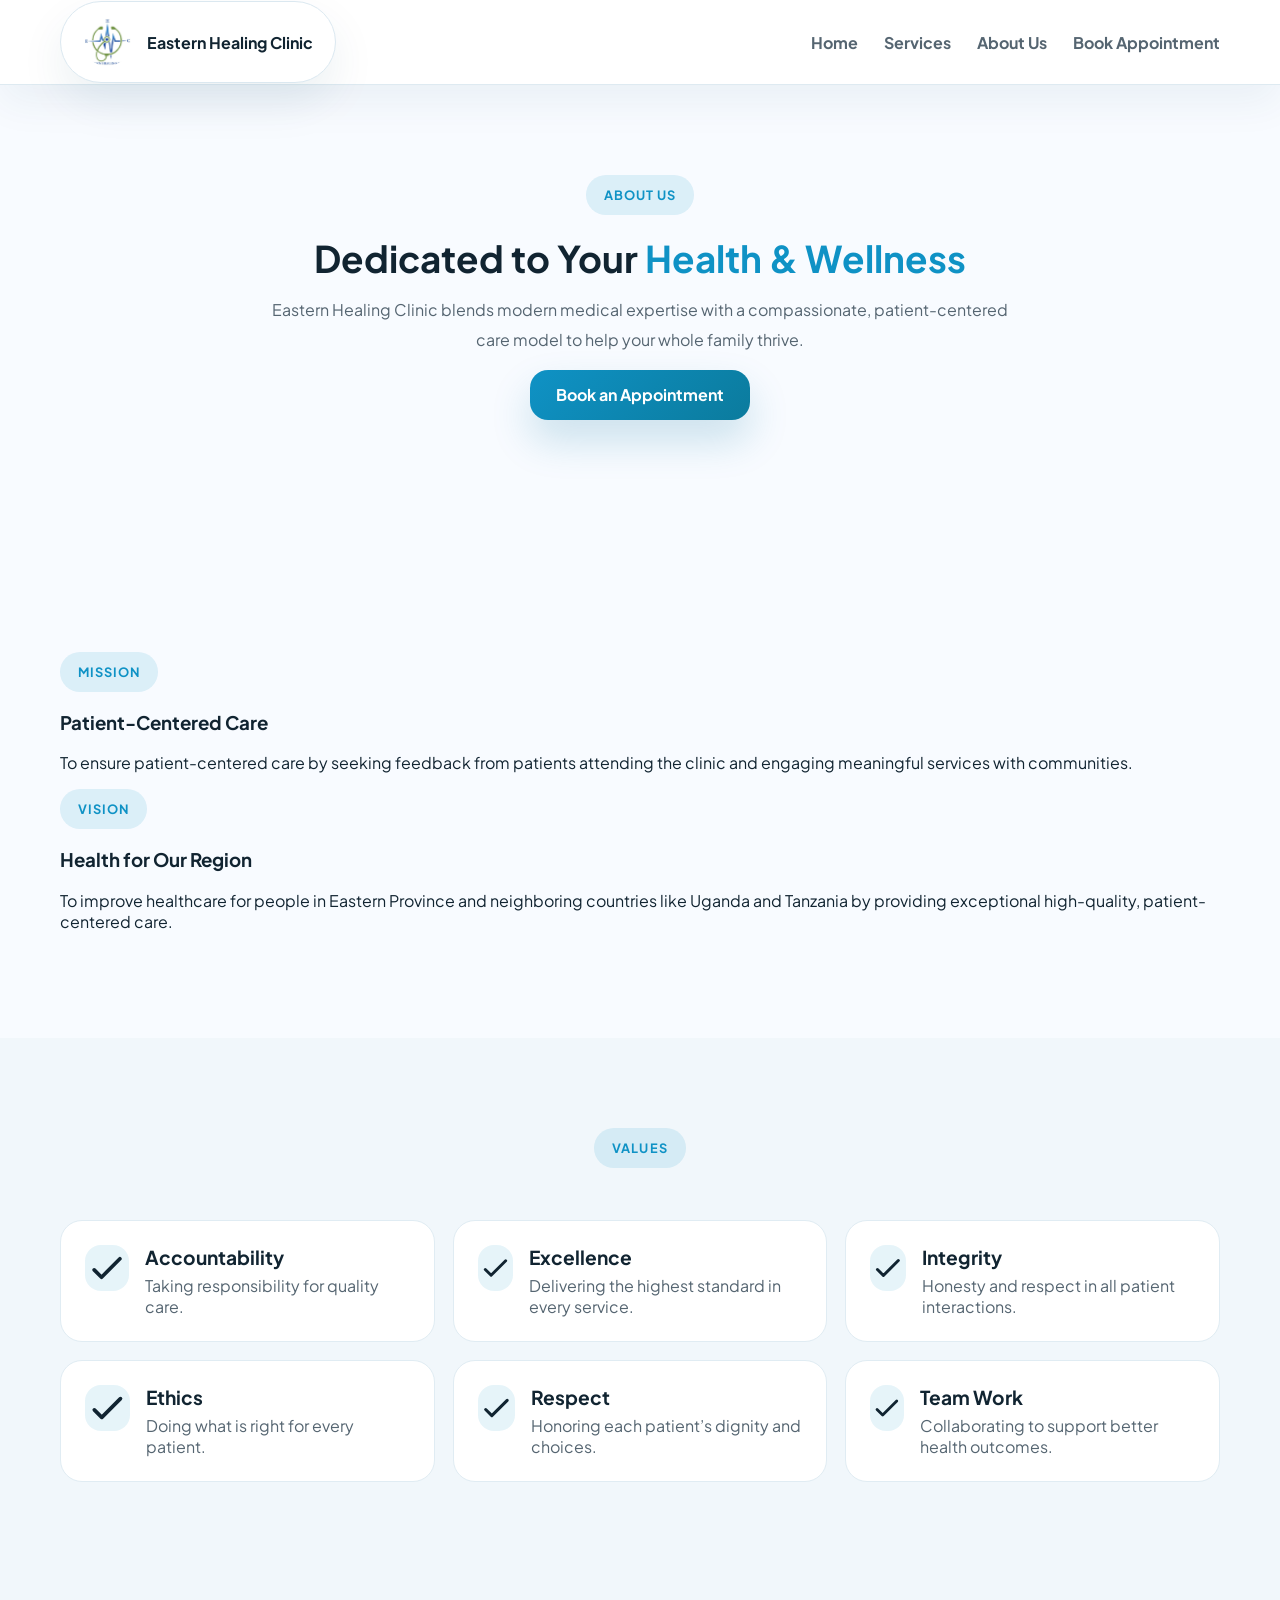
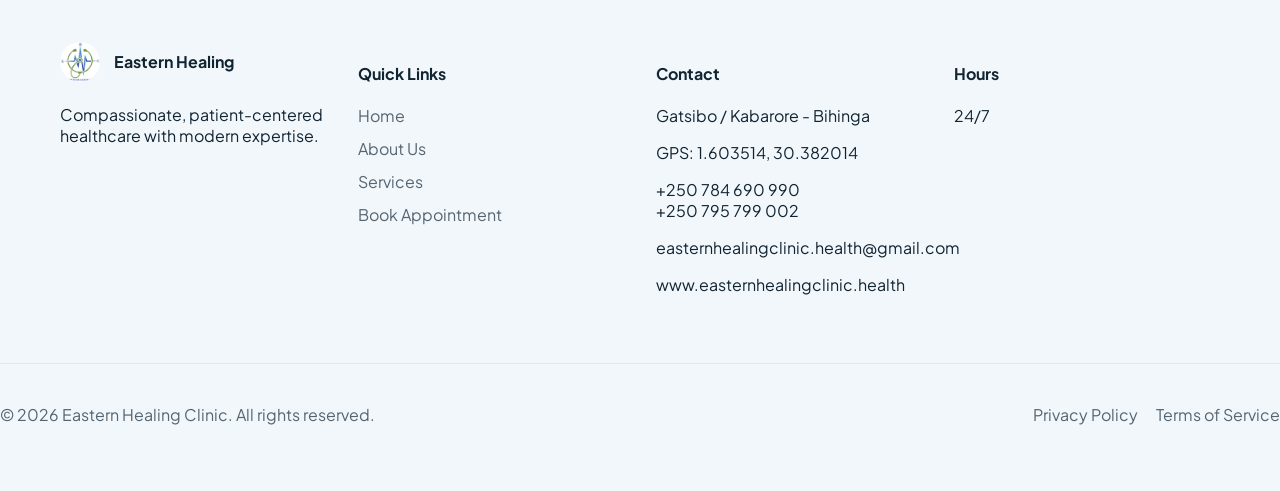
==== commit 03744e0a: "new" ====
--- a/about.html
+++ b/about.html
@@ -96,11 +96,12 @@
           </div>
           <div>
             <h4>Hours</h4>
-            <p>Mon - Fri: 8 AM - 8 PM<br />Sat - Sun: 9 AM - 5 PM</p>
+            <p>24/7</p>
           </div>
         </div>
         <div class="footer-bottom"><p>© 2026 Eastern Healing Clinic. All rights reserved.</p><div class="footer-links"><a href="#">Privacy Policy</a><a href="#">Terms of Service</a></div></div>
       </footer>
     </main>
+    <script src="script.js" defer></script>
   </body>
 </html>
